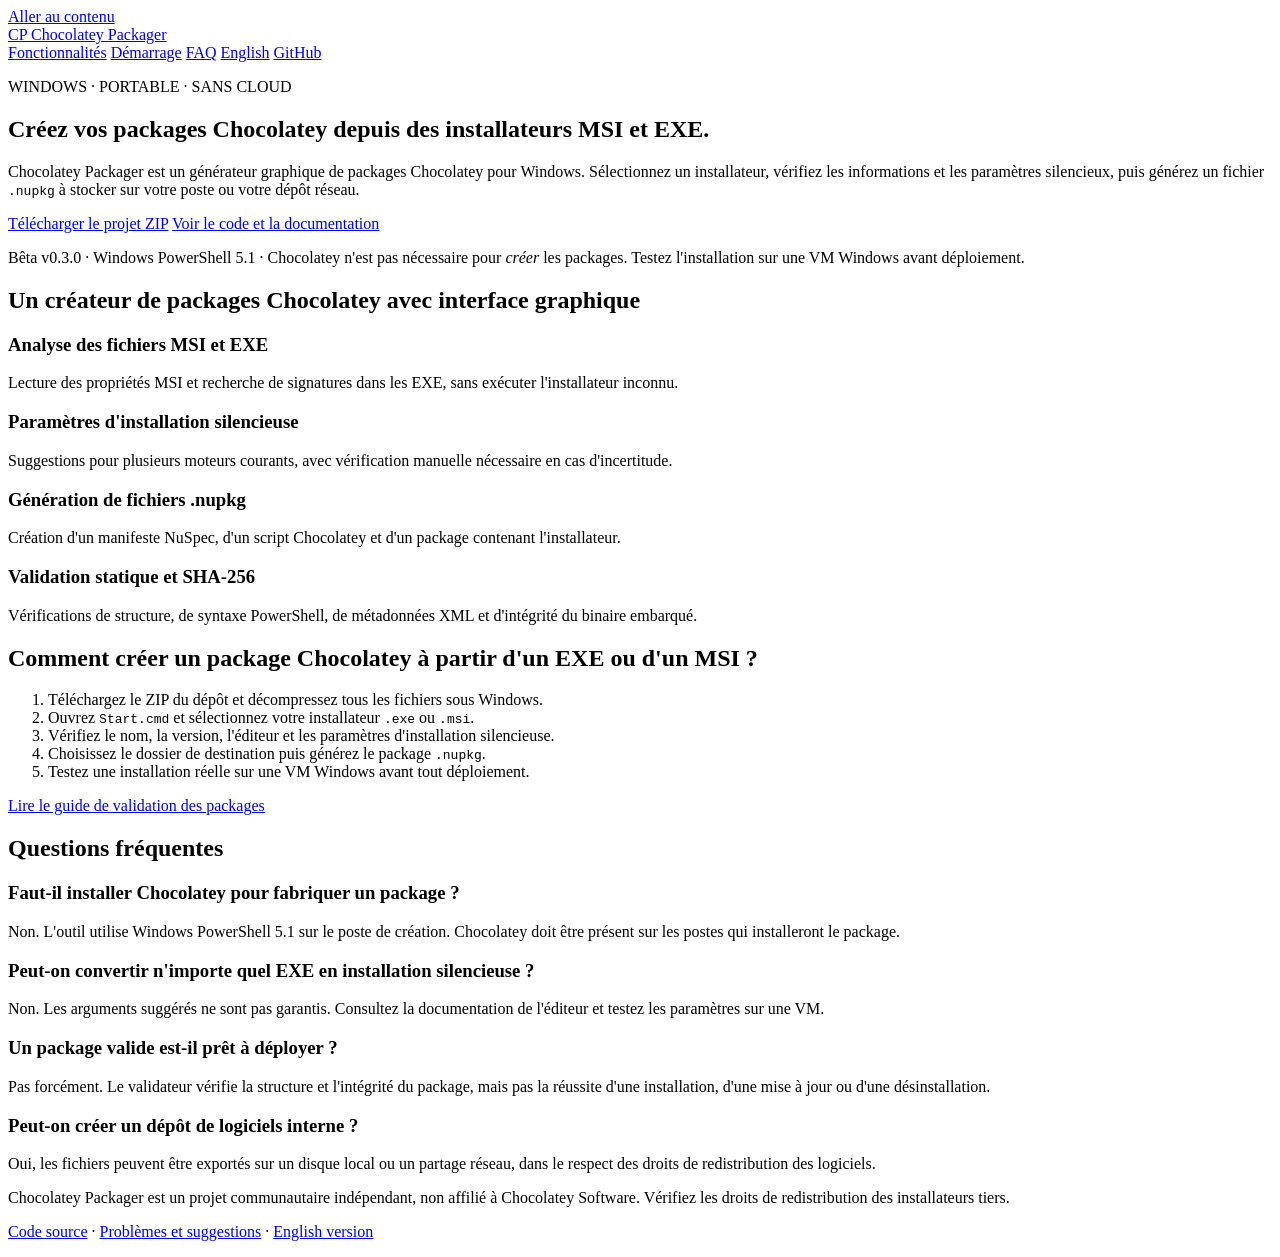
==== docs/fr.html @ 02568608 "docs(seo): ship bilingual lightweight GitHub Pages site and sitemap" ====
<!doctype html>
<html lang="fr">
<head>
  <meta charset="utf-8">
  <meta name="viewport" content="width=device-width, initial-scale=1">
  <title>Créer un package Chocolatey MSI/EXE | Chocolatey Packager Windows</title>
  <meta name="description" content="Créez un package Chocolatey .nupkg depuis un EXE ou MSI avec une interface Windows. Analyse des installateurs, arguments silencieux et validation statique.">
  <meta name="robots" content="index,follow">
  <meta name="theme-color" content="#10223f">
  <link rel="canonical" href="https://neosoda.github.io/ChocolateyPackager/fr.html">
  <link rel="alternate" hreflang="fr" href="https://neosoda.github.io/ChocolateyPackager/fr.html">
  <link rel="alternate" hreflang="en" href="https://neosoda.github.io/ChocolateyPackager/">
  <link rel="alternate" hreflang="x-default" href="https://neosoda.github.io/ChocolateyPackager/">
  <link rel="stylesheet" href="./site.css">
  <meta property="og:type" content="website">
  <meta property="og:locale" content="fr_FR">
  <meta property="og:title" content="Chocolatey Packager — créer un package Chocolatey sur Windows">
  <meta property="og:description" content="Transformez un installateur MSI ou EXE en package Chocolatey .nupkg depuis une interface graphique Windows.">
  <meta property="og:url" content="https://neosoda.github.io/ChocolateyPackager/fr.html">
  <meta name="twitter:card" content="summary">
  <script type="application/ld+json">
  {
    "@context": "https://schema.org",
    "@type": "SoftwareApplication",
    "name": "Chocolatey Packager",
    "applicationCategory": "DeveloperApplication",
    "operatingSystem": "Windows 10, Windows 11, Windows Server",
    "softwareVersion": "0.3.0",
    "description": "Outil graphique portable pour créer et vérifier des packages Chocolatey à partir de fichiers MSI et EXE.",
    "url": "https://neosoda.github.io/ChocolateyPackager/fr.html",
    "downloadUrl": "https://github.com/neosoda/ChocolateyPackager/archive/refs/heads/main.zip",
    "codeRepository": "https://github.com/neosoda/ChocolateyPackager",
    "isAccessibleForFree": true
  }
  </script>
</head>
<body>
  <a class="skip" href="#main">Aller au contenu</a>
  <header class="site-header container">
    <a class="brand" href="fr.html" aria-label="Accueil de Chocolatey Packager"><span class="logo" aria-hidden="true">CP</span> Chocolatey Packager</a>
    <nav aria-label="Navigation principale">
      <a href="#fonctionnalites">Fonctionnalités</a>
      <a href="#demarrage">Démarrage</a>
      <a href="#questions">FAQ</a>
      <a href="./" lang="en" hreflang="en">English</a>
      <a href="https://github.com/neosoda/ChocolateyPackager">GitHub</a>
    </nav>
  </header>
  <main id="main">
    <section class="hero container">
      <p class="eyebrow">WINDOWS · PORTABLE · SANS CLOUD</p>
      <h1>Créez vos packages Chocolatey depuis des <span>installateurs MSI et EXE.</span></h1>
      <p class="lead">Chocolatey Packager est un générateur graphique de packages Chocolatey pour Windows. Sélectionnez un installateur, vérifiez les informations et les paramètres silencieux, puis générez un fichier <code>.nupkg</code> à stocker sur votre poste ou votre dépôt réseau.</p>
      <div class="actions">
        <a class="button primary" href="https://github.com/neosoda/ChocolateyPackager/archive/refs/heads/main.zip">Télécharger le projet ZIP</a>
        <a class="button secondary" href="https://github.com/neosoda/ChocolateyPackager#readme">Voir le code et la documentation</a>
      </div>
      <p class="notice">Bêta v0.3.0 · Windows PowerShell 5.1 · Chocolatey n'est pas nécessaire pour <em>créer</em> les packages. Testez l'installation sur une VM Windows avant déploiement.</p>
    </section>
    <section class="section container" id="fonctionnalites">
      <h2>Un créateur de packages Chocolatey avec interface graphique</h2>
      <div class="features">
        <article><h3>Analyse des fichiers MSI et EXE</h3><p>Lecture des propriétés MSI et recherche de signatures dans les EXE, sans exécuter l'installateur inconnu.</p></article>
        <article><h3>Paramètres d'installation silencieuse</h3><p>Suggestions pour plusieurs moteurs courants, avec vérification manuelle nécessaire en cas d'incertitude.</p></article>
        <article><h3>Génération de fichiers .nupkg</h3><p>Création d'un manifeste NuSpec, d'un script Chocolatey et d'un package contenant l'installateur.</p></article>
        <article><h3>Validation statique et SHA-256</h3><p>Vérifications de structure, de syntaxe PowerShell, de métadonnées XML et d'intégrité du binaire embarqué.</p></article>
      </div>
    </section>
    <section class="section steps container" id="demarrage">
      <h2>Comment créer un package Chocolatey à partir d'un EXE ou d'un MSI ?</h2>
      <ol>
        <li>Téléchargez le ZIP du dépôt et décompressez tous les fichiers sous Windows.</li>
        <li>Ouvrez <code>Start.cmd</code> et sélectionnez votre installateur <code>.exe</code> ou <code>.msi</code>.</li>
        <li>Vérifiez le nom, la version, l'éditeur et les paramètres d'installation silencieuse.</li>
        <li>Choisissez le dossier de destination puis générez le package <code>.nupkg</code>.</li>
        <li>Testez une installation réelle sur une VM Windows avant tout déploiement.</li>
      </ol>
      <p><a href="https://github.com/neosoda/ChocolateyPackager/blob/main/docs/VALIDATION.md">Lire le guide de validation des packages</a></p>
    </section>
    <section class="section container" id="questions">
      <h2>Questions fréquentes</h2>
      <div class="faq">
        <h3>Faut-il installer Chocolatey pour fabriquer un package ?</h3>
        <p>Non. L'outil utilise Windows PowerShell 5.1 sur le poste de création. Chocolatey doit être présent sur les postes qui installeront le package.</p>
        <h3>Peut-on convertir n'importe quel EXE en installation silencieuse ?</h3>
        <p>Non. Les arguments suggérés ne sont pas garantis. Consultez la documentation de l'éditeur et testez les paramètres sur une VM.</p>
        <h3>Un package valide est-il prêt à déployer ?</h3>
        <p>Pas forcément. Le validateur vérifie la structure et l'intégrité du package, mais pas la réussite d'une installation, d'une mise à jour ou d'une désinstallation.</p>
        <h3>Peut-on créer un dépôt de logiciels interne ?</h3>
        <p>Oui, les fichiers peuvent être exportés sur un disque local ou un partage réseau, dans le respect des droits de redistribution des logiciels.</p>
      </div>
    </section>
  </main>
  <footer class="container footer">
    <p>Chocolatey Packager est un projet communautaire indépendant, non affilié à Chocolatey Software. Vérifiez les droits de redistribution des installateurs tiers.</p>
    <p><a href="https://github.com/neosoda/ChocolateyPackager">Code source</a> · <a href="https://github.com/neosoda/ChocolateyPackager/issues">Problèmes et suggestions</a> · <a href="./" lang="en">English version</a></p>
  </footer>
</body>
</html>
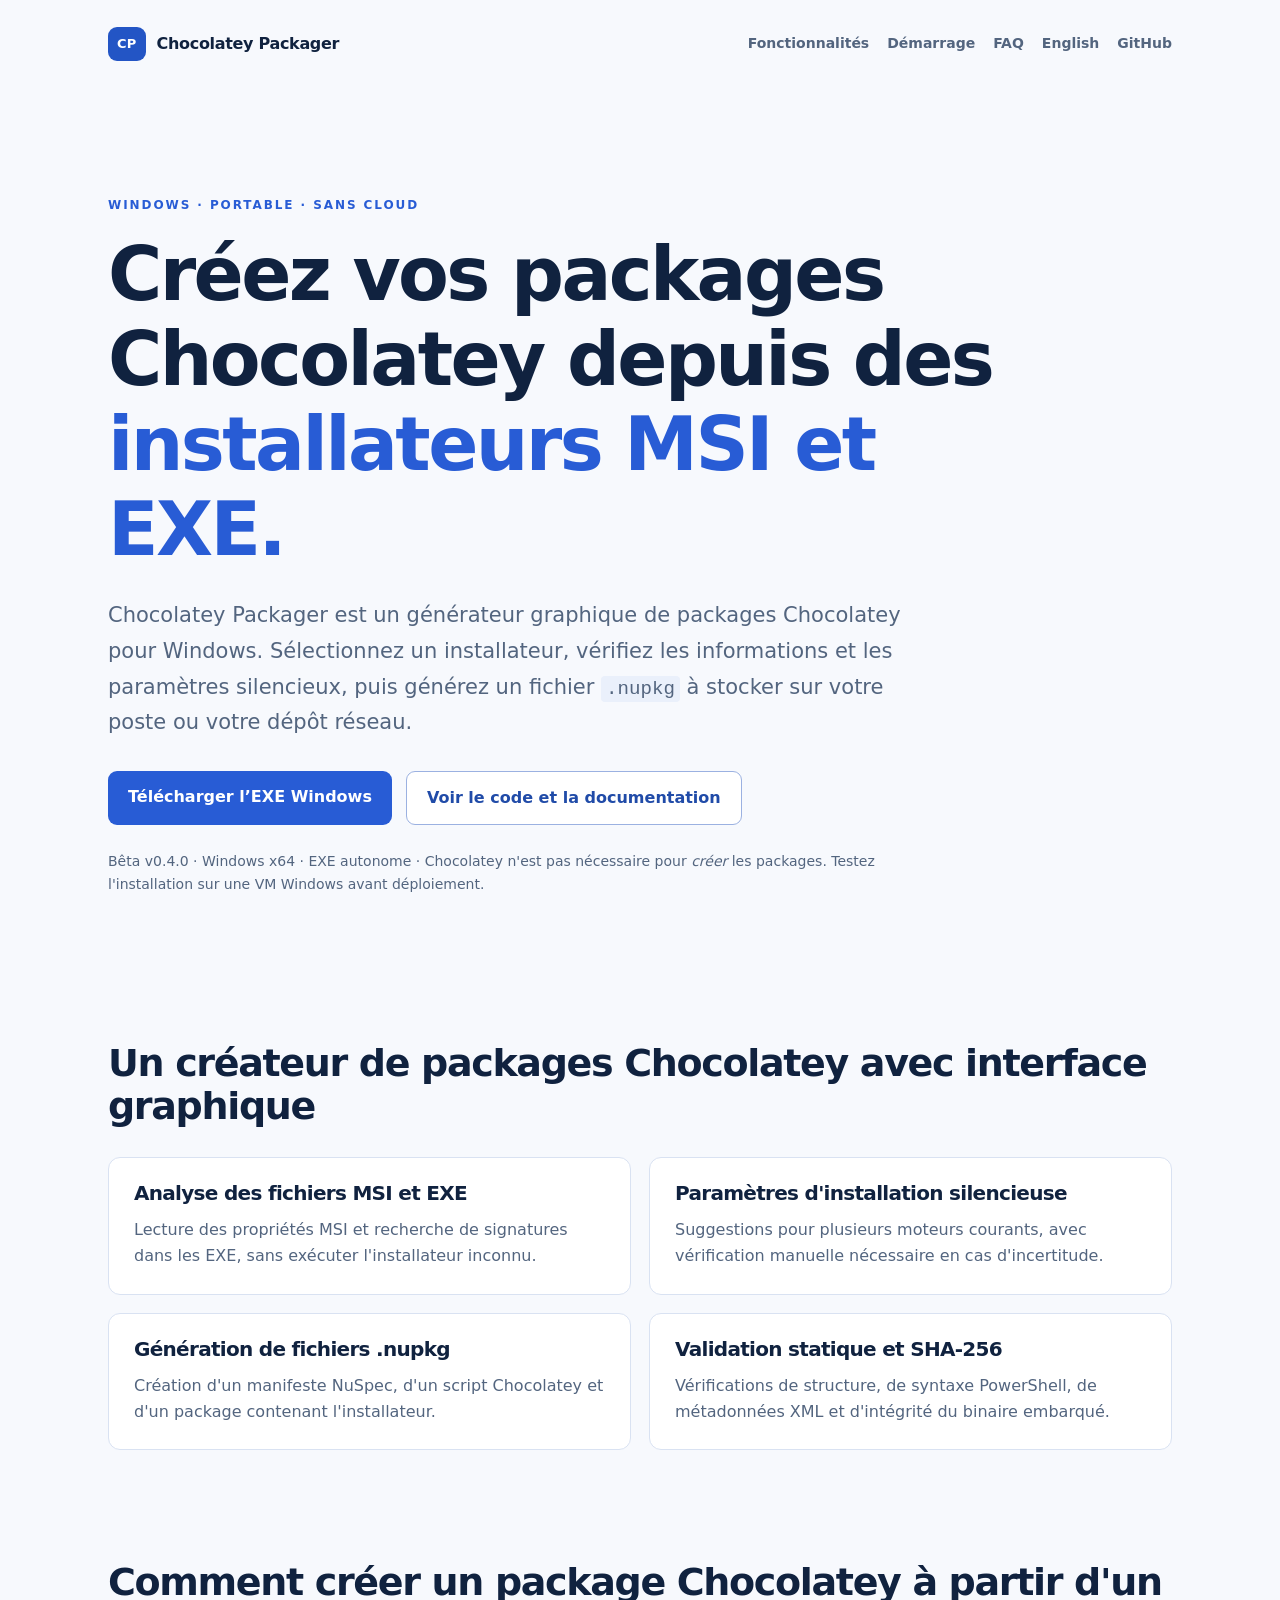
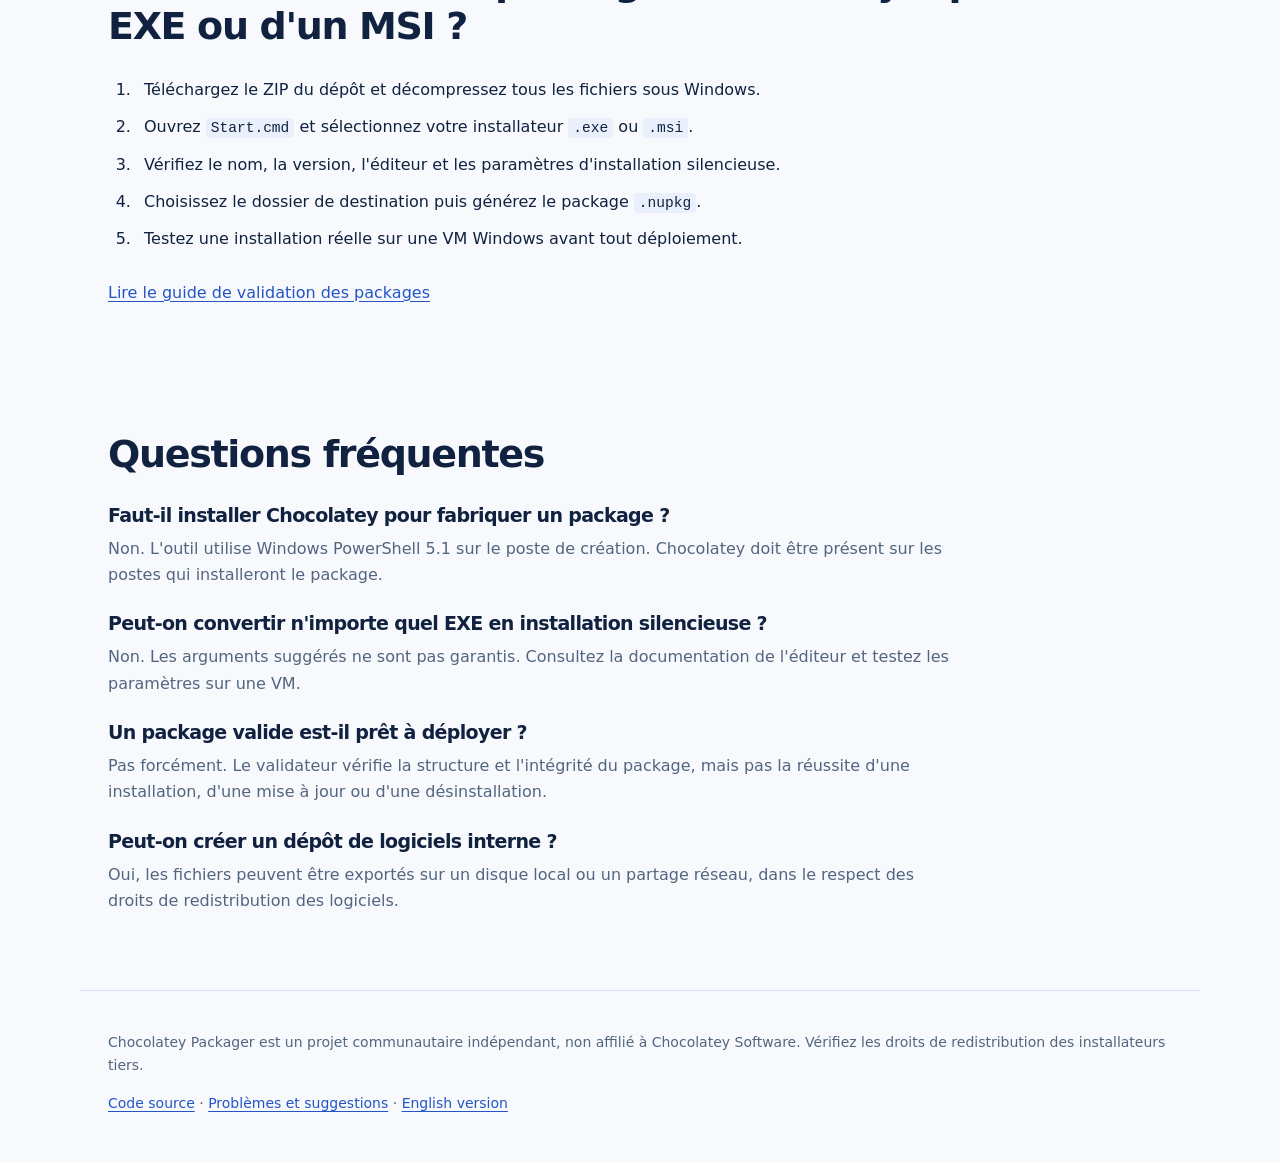
==== commit 492446a3: "docs: link published ChocolateyPackager v0.4.0-beta.1 Windows EXE" ====
--- a/docs/fr.html
+++ b/docs/fr.html
@@ -25,10 +25,10 @@
     "name": "Chocolatey Packager",
     "applicationCategory": "DeveloperApplication",
     "operatingSystem": "Windows 10, Windows 11, Windows Server",
-    "softwareVersion": "0.3.0",
+    "softwareVersion": "0.4.0-beta.1",
     "description": "Outil graphique portable pour créer et vérifier des packages Chocolatey à partir de fichiers MSI et EXE.",
     "url": "https://neosoda.github.io/ChocolateyPackager/fr.html",
-    "downloadUrl": "https://github.com/neosoda/ChocolateyPackager/archive/refs/heads/main.zip",
+    "downloadUrl": "https://github.com/neosoda/ChocolateyPackager/releases/download/v0.4.0-beta.1/ChocolateyPackager.exe",
     "codeRepository": "https://github.com/neosoda/ChocolateyPackager",
     "isAccessibleForFree": true
   }
@@ -52,10 +52,10 @@
       <h1>Créez vos packages Chocolatey depuis des <span>installateurs MSI et EXE.</span></h1>
       <p class="lead">Chocolatey Packager est un générateur graphique de packages Chocolatey pour Windows. Sélectionnez un installateur, vérifiez les informations et les paramètres silencieux, puis générez un fichier <code>.nupkg</code> à stocker sur votre poste ou votre dépôt réseau.</p>
       <div class="actions">
-        <a class="button primary" href="https://github.com/neosoda/ChocolateyPackager/archive/refs/heads/main.zip">Télécharger le projet ZIP</a>
+        <a class="button primary" href="https://github.com/neosoda/ChocolateyPackager/releases/download/v0.4.0-beta.1/ChocolateyPackager.exe">Télécharger l’EXE Windows</a>
         <a class="button secondary" href="https://github.com/neosoda/ChocolateyPackager#readme">Voir le code et la documentation</a>
       </div>
-      <p class="notice">Bêta v0.3.0 · Windows PowerShell 5.1 · Chocolatey n'est pas nécessaire pour <em>créer</em> les packages. Testez l'installation sur une VM Windows avant déploiement.</p>
+      <p class="notice">Bêta v0.4.0 · Windows x64 · EXE autonome · Chocolatey n'est pas nécessaire pour <em>créer</em> les packages. Testez l'installation sur une VM Windows avant déploiement.</p>
     </section>
     <section class="section container" id="fonctionnalites">
       <h2>Un créateur de packages Chocolatey avec interface graphique</h2>
--- a/docs/site.css
+++ b/docs/site.css
@@ -0,0 +1,38 @@
+:root{color-scheme:light;--bg:#f7f9fd;--surface:#fff;--ink:#10223f;--muted:#53657f;--blue:#285cd5;--border:#d9e2f2}
+*{box-sizing:border-box}
+html{scroll-behavior:smooth}
+body{margin:0;background:var(--bg);color:var(--ink);font:16px/1.65 system-ui,-apple-system,"Segoe UI",sans-serif}
+a{color:#2355c5;text-underline-offset:3px}a:hover{color:#123f9e}
+a:focus-visible{outline:3px solid #f29b26;outline-offset:4px;border-radius:3px}
+.container{max-width:1120px;margin:auto;padding:0 28px}
+.skip{position:absolute;top:-90px;left:12px;z-index:10;padding:10px;background:#fff}.skip:focus{top:12px}
+.site-header{display:flex;justify-content:space-between;align-items:center;flex-wrap:wrap;gap:18px;min-height:88px}
+.brand{text-decoration:none;display:flex;align-items:center;gap:11px;font-weight:750;color:var(--ink);letter-spacing:-.02em}
+.logo{background:#2355c5;color:#fff;padding:6px 9px;border-radius:9px;font-size:13px;letter-spacing:.02em}
+nav{display:flex;gap:18px;flex-wrap:wrap}nav a{font-size:14px;color:var(--muted);text-decoration:none;font-weight:600}
+nav a:hover{text-decoration:underline}
+.hero{padding-top:96px;padding-bottom:96px}
+.eyebrow{font-size:12px;letter-spacing:.16em;font-weight:780;color:var(--blue)}
+h1,h2,h3{line-height:1.15;letter-spacing:-.035em}
+h1{font-size:clamp(40px,6vw,74px);max-width:900px;margin:16px 0 26px}
+h1 span{color:var(--blue)}
+.lead{font-size:clamp(17px,2vw,21px);line-height:1.7;max-width:840px;color:var(--muted)}
+.actions{display:flex;flex-wrap:wrap;gap:14px;margin-top:30px}
+.button{display:inline-block;padding:13px 20px;border-radius:9px;font-weight:750;text-decoration:none}
+.button.primary{background:var(--blue);color:#fff}
+.button.primary:hover{background:#1949b6}
+.button.secondary{border:1px solid #9bb1e1;color:#204ba8;background:#fff}
+.notice{font-size:14px;color:var(--muted);max-width:820px;margin-top:25px}
+.section{padding-top:35px;padding-bottom:76px}
+.section h2{font-size:clamp(26px,3vw,38px);margin:0 0 28px}
+.features{display:grid;grid-template-columns:repeat(2,minmax(0,1fr));gap:18px}
+.features article{padding:24px 25px;background:var(--surface);border:1px solid var(--border);border-radius:12px}
+h3{font-size:20px;margin:0 0 12px}
+.features p,.faq p{color:var(--muted);margin:0}
+.steps{max-width:1120px}
+ol{padding-left:28px}li{padding:0 0 11px 8px}
+code{background:#eaf0fb;border-radius:4px;padding:2px 5px;font-size:.91em}
+.faq{max-width:850px}.faq h3{font-size:19px;margin:25px 0 9px}
+.footer{border-top:1px solid var(--border);padding-top:26px;padding-bottom:34px;font-size:14px;color:var(--muted)}
+@media(max-width:700px){.container{padding-left:19px;padding-right:19px}.site-header{padding-top:20px;padding-bottom:16px}.site-header nav{gap:13px}.hero{padding-top:54px;padding-bottom:50px}.features{grid-template-columns:1fr}.section{padding-bottom:50px}}
+@media(prefers-reduced-motion:reduce){html{scroll-behavior:auto}}
